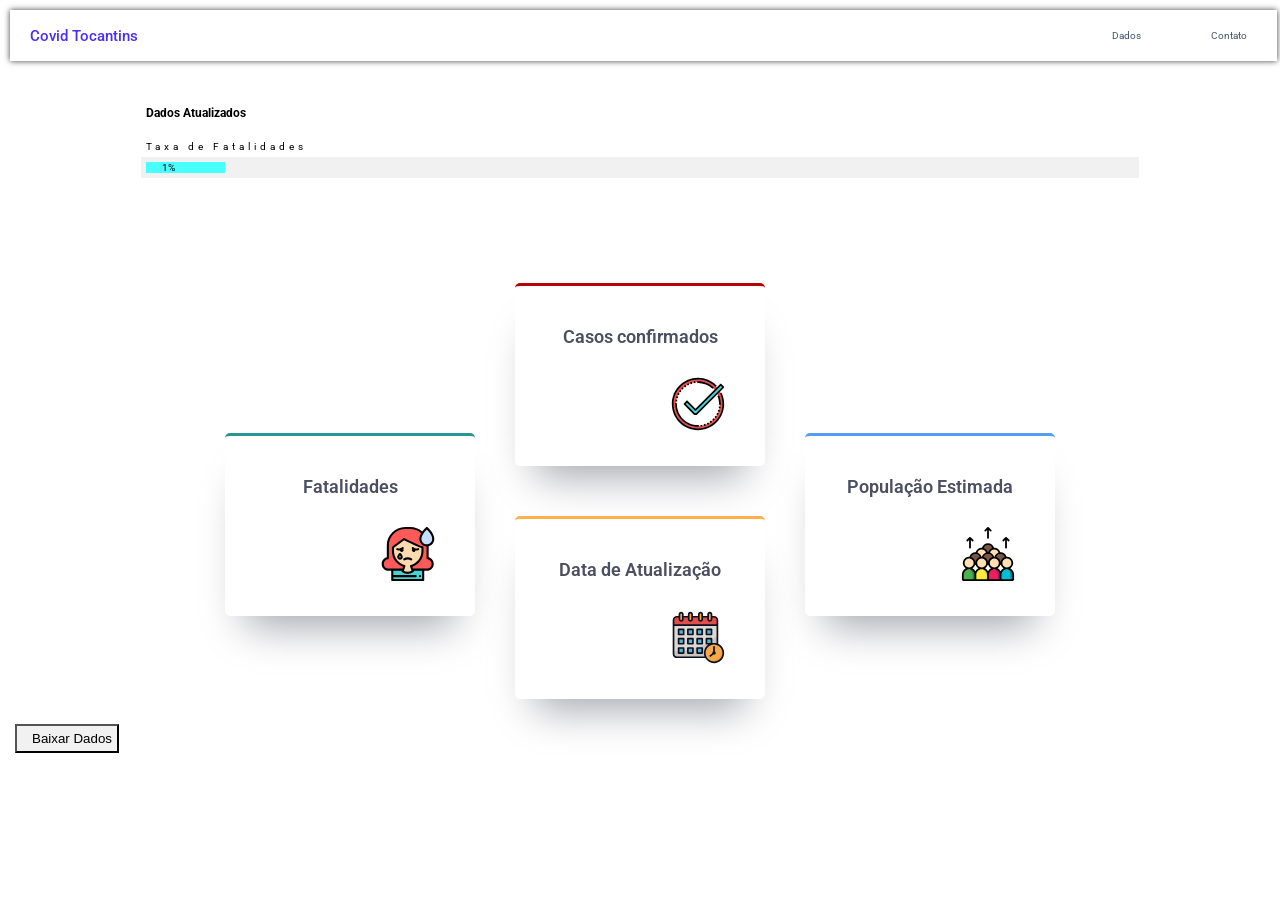
==== index.html @ d47c4943 "Melhoras no CSS" ====
<!DOCTYPE html>
<html lang="pt-br">
    <head>
        <meta charset="UTF-8">
        <meta name="viewport" content="width=device-width, initial-scale=1.0">
        <link rel="stylesheet" href="assets/css/style.css">



        <title>API Covid TO</title>
    </head>
    <body>
        <header class="header">
            <nav class="navbar">
                <a href="#" class="nav-logo">Covid Tocantins</a>
                <ul class="nav-menu">
                    <li class="nav-item">
                        <a href="#" class="nav-link">Dados</a>
                    </li>
                    <li class="nav-item">
                        <a href="#" class="nav-link">Contato</a>
                    </li>
                </ul>
                <div class="hamburger">
                    <span class="bar"></span>
                    <span class="bar"></span>
                    <span class="bar"></span>
                </div>
            </nav>
    </header>

    <div class="grafic">
        <h3 class="w3-padding-16">Dados Atualizados</h3>
        <p class="w3-wide">Taxa de Fatalidades</p>
        <div class="w3-light-grey">
            <div class="w3-container w3-center w3-padding-small w3-dark-grey"  id="taxa" style="width:8%">1%</div>
        </div>
   


        
    </div>


    <div class="row1-container">
        <div class="box box-down cyan">
            <div class="text">
                <h2>Fatalidades</h2>
            </div>
            <div class="number">
                <h2 id="fatalidades" style="color: var(--cyan);"></h2>
                <img class="icon" src="assets/img/triste.svg">
            </div>
        </div>

        <div class="box red">
            <div class="text">
                <h2>Casos confirmados</h2>
            </div>
            <div class="number">
                <h2 id="confirmados" style="color: var(--red);"></h2>
                <img class="icon" src="assets/img/confirme.svg">
            </div>
        </div>

        <div class="box box-down blue">
            <div class="text">
                <h2>População Estimada</h2>
            </div>
            <div class="number">
                <h2 id="populacao" style="color: var(--blue);"></h2>
                <img class="icon" src="assets/img/population.svg">
            </div>
            </div>
        
        </div>
        <div class="row2-container">
        <div class="box orange">
            <div class="text">
                <h2>Data de Atualização</h2>
            </div>
            <div class="number">
                <h2 id="data" style="color: var(--orange);"></h2>
                <img class="icon" src="assets/img/date.svg">
            </div>
        </div>
    </div>

    <a href="https://brasil.io/dataset/covid19/caso/?is_last=True&place_type=city&state=TO&format=csv">
    <button class="w3-button w3-light-grey w3-padding-large w3-section">
    <i class="fa fa-download"></i>Baixar Dados
    </button>
    </a>

    <script src="assets/js/main.js"></script>
    </body>
</html>
---- assets/css/style.css ----
@import url('https://fonts.googleapis.com/css2?family=Roboto:ital,wght@0,500;1,400&display=swap');

* {
    margin: 0;
    padding: 5px;
    box-sizing: border-box;
}

html {
    font-size: 62.5%;
    font-family: 'Roboto', sans-serif;
}

li {
    list-style: none;
}

a {
    text-decoration: none;
}

.navbar {
    display: flex;
    justify-content: space-between;
    align-items: center;
    padding: 1rem 1.5rem;
}

.hamburger {
    display: none;
}

.bar {
    display: block;
    width: 25px;
    height: 3px;
    margin: 5px auto;
    -webkit-transition: all 0.3s ease-in-out;
    transition: all 0.3s ease-in-out;
    background-color: #101010;
}

.nav-menu {
    display: flex;
    justify-content: space-between;
    align-items: center;
}

.nav-item {
    margin-left: 5rem;
}

.nav-link{
    font-size: 1rem;
    font-weight: 400;
    color: #475569;
}

.nav-link:hover{
    color: #482ff7;
}

.nav-logo {
    font-size: 1.5rem;
    font-weight: 500;
    color: #482ff7;
}

header{
    padding: 0;
    background-color: #fff;
    position: fixed;
    width: 99%;
    box-shadow: 0px 0px 6px 0px rgba(0,0,0,0.75);
}

.grafic{
    margin: 75px auto;
    width: 80%;
}

.w3-padding-16{
    padding-top:16px!important;
    padding-bottom:16px!important;
}

.w3-wide{
    letter-spacing:4px;
}

.w3-light-grey{
    color:#000!important;
    background-color:#f1f1f1!important;
}

.w3-container{
    background-color: #47ffff;
    padding:0.01em 16px;
    content:"";display:table;clear:both
}

@media only screen and (max-width: 530px) {
    *{
        padding: 2px;
    }

    .nav-menu {
        position: fixed;
        left: -100%;
        top: 5rem;
        flex-direction: column;
        background-color: #fff;
        width: 100%;
        border-radius: 10px;
        text-align: center;
        transition: 0.3s;
        box-shadow:
            0 10px 27px rgba(0, 0, 0, 0.05);
    }

    .nav-menu.active {
        left: 0;
    }

    .nav-item {
        margin: 2.5rem 0;
    }

    .hamburger {
        display: block;
        cursor: pointer;
    }

    .teste{
        position: absolute;
        top: 50%;
        left: 50%;
        margin-right: -50%;
        transform: translate(-50%, -50%);
        text-align: center; 
    }

    .grafic{
        margin: 0 auto;
        width: 100%;
    }

}


:root {
    --red: #b70303;
    --cyan: #299494;
    --orange: #fcaf4a;
    --blue: #549df2;
    --varyDarkBlue: #4c4e61;
    --grayishBlue: #a3a5ad;
    --veryLightGray: #f9f9f9;
    --weight1: 200;
    --weight2: 400;
    --weight3: 600;
}

.text, .number{
    text-align: center;
    font-size: 12px;
}

.icon{
    height: 64px;
}

.attribution { 
    font-size: 11px; text-align: center; 
}
.attribution a { 
    color: hsl(228, 45%, 44%); 
}

h1:first-of-type {
    font-weight: var(--weight1);
    color: var(--varyDarkBlue);

}

h1:last-of-type {
    color: var(--varyDarkBlue);
}

@media (max-width: 400px) {
    h1 {
        font-size: 1.5rem;
    }
}


.box p {
    color: var(--grayishBlue);
}

.box {
    border-radius: 5px;
    box-shadow: 0px 30px 40px -20px var(--grayishBlue);
    padding: 30px;
    margin: 20px;  
}

img {
    float: right;
}

@media (max-width: 450px) {
    .box {
        height: 200px;
    }
}

@media (max-width: 950px) and (min-width: 450px) {
    .box {
        text-align: center;
        height: 180px;
    }
}

.cyan {
    border-top: 3px solid var(--cyan);
}
.red {
    border-top: 3px solid var(--red);
}
.blue {
    border-top: 3px solid var(--blue);
}
.orange {
    border-top: 3px solid var(--orange);
}

h2 {
    color: var(--varyDarkBlue);
    font-weight: var(--weight3);
}


@media (min-width: 950px) {
    .row1-container {
        display: flex;
        justify-content: center;
        align-items: center;
    }
    
    .row2-container {
        display: flex;
        justify-content: center;
        align-items: center;
    }
    .box-down {
        position: relative;
        top: 150px;
    }
    .box {
        width: 20%;
     
    }
    .header p {
        width: 30%;
    }
    
}
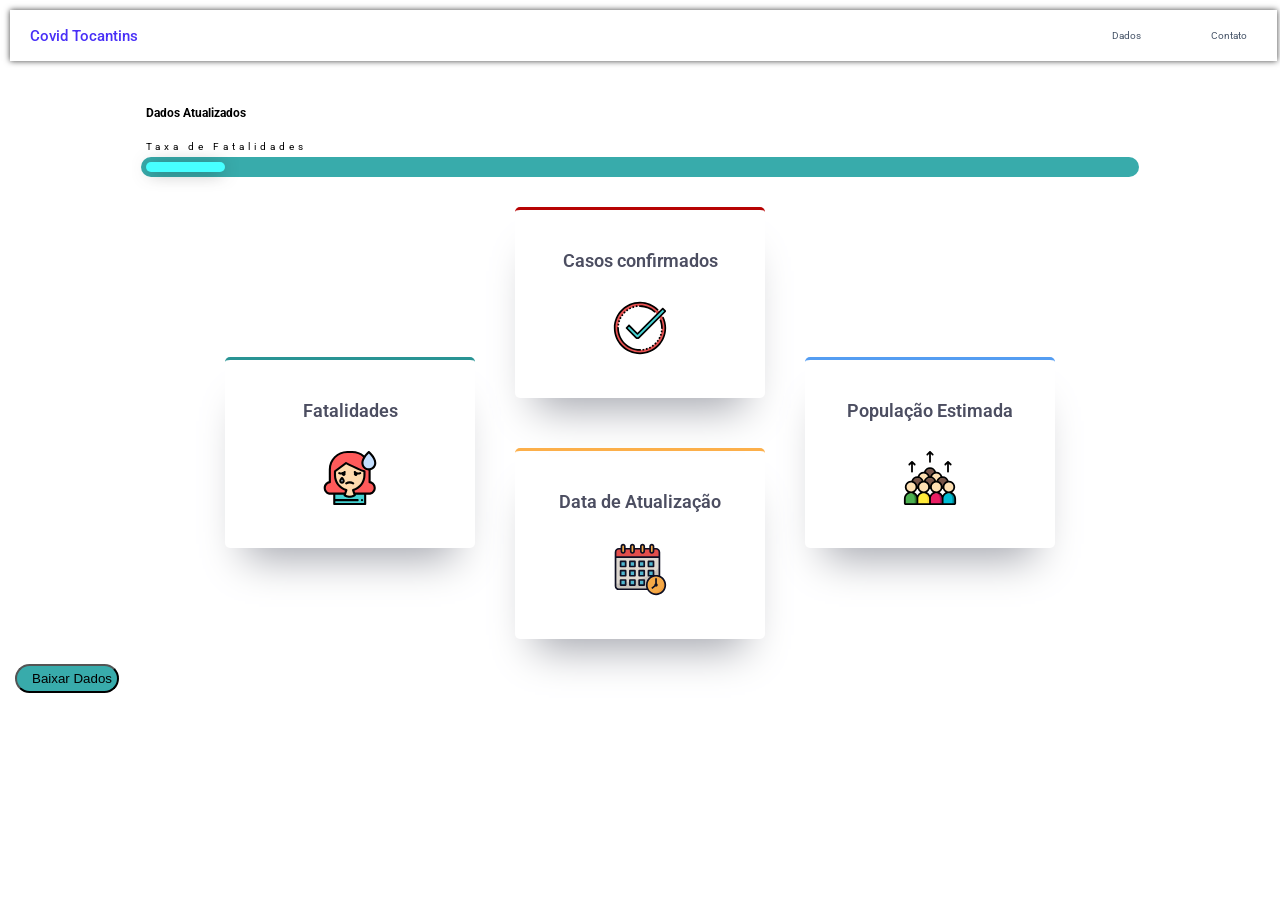
==== commit 4d23d994: "Correção CSS e JS" ====
--- a/index.html
+++ b/index.html
@@ -33,7 +33,9 @@
         <h3 class="w3-padding-16">Dados Atualizados</h3>
         <p class="w3-wide">Taxa de Fatalidades</p>
         <div class="w3-light-grey">
-            <div class="w3-container w3-center w3-padding-small w3-dark-grey"  id="taxa" style="width:8%">1%</div>
+            <div class="w3-container w3-center w3-padding-small w3-dark-grey"  style="width:8%">
+            <p id="taxa" ></p>
+            </div>
         </div>
    
 
--- a/assets/css/style.css
+++ b/assets/css/style.css
@@ -75,7 +75,7 @@
 }
 
 .grafic{
-    margin: 75px auto;
+    margin: 75px auto 0;
     width: 80%;
 }
 
@@ -89,11 +89,23 @@
 }
 
 .w3-light-grey{
+    border-radius: 15px;
+    padding: 5px;
     color:#000!important;
-    background-color:#f1f1f1!important;
+    background-color:#38abab;
+}
+
+.w3-light-grey p{
+    font-size: 1pc;
 }
 
 .w3-container{
+    text-align: center;
+    box-shadow: 0px 2px 17px -3px rgba(0,0,0,0.75);
+    padding: 25px;
+    border-radius: 15px;
+    padding: 20px;
+    width: 8%;
     background-color: #47ffff;
     padding:0.01em 16px;
     content:"";display:table;clear:both
@@ -141,9 +153,10 @@
     }
 
     .grafic{
-        margin: 0 auto;
-        width: 100%;
-    }
+        margin: 70px auto 10px;
+        width: 80%;
+    }
+    
 
 }
 
@@ -205,10 +218,6 @@
     margin: 20px;  
 }
 
-img {
-    float: right;
-}
-
 @media (max-width: 450px) {
     .box {
         height: 200px;
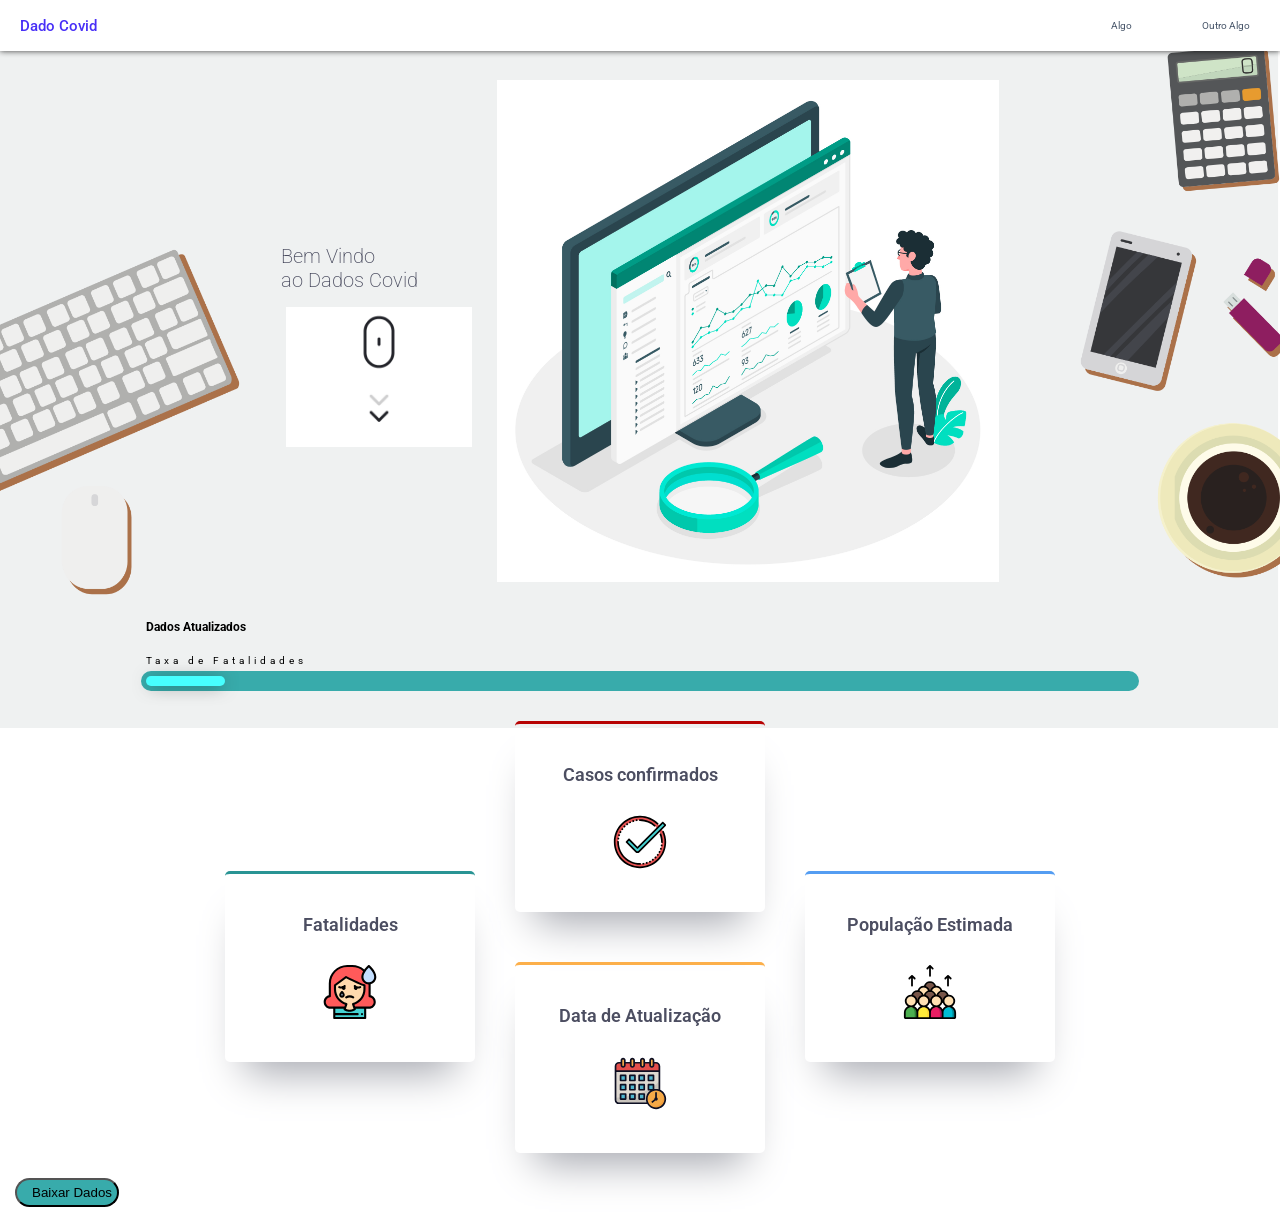
==== commit 50547c37: "Add files via upload" ====
--- a/index.html
+++ b/index.html
@@ -5,20 +5,18 @@
         <meta name="viewport" content="width=device-width, initial-scale=1.0">
         <link rel="stylesheet" href="assets/css/style.css">
 
-
-
         <title>API Covid TO</title>
     </head>
     <body>
         <header class="header">
             <nav class="navbar">
-                <a href="#" class="nav-logo">Covid Tocantins</a>
+                <a href="#" class="nav-logo">Dado Covid</a>
                 <ul class="nav-menu">
                     <li class="nav-item">
-                        <a href="#" class="nav-link">Dados</a>
+                        <a href="#" class="nav-link">Algo</a>
                     </li>
                     <li class="nav-item">
-                        <a href="#" class="nav-link">Contato</a>
+                        <a href="#" class="nav-link">Outro Algo</a>
                     </li>
                 </ul>
                 <div class="hamburger">
@@ -27,8 +25,20 @@
                     <span class="bar"></span>
                 </div>
             </nav>
-    </header>
+        </header>
 
+    <div class="inicial">
+        <div class="texto">
+            <h1>Bem Vindo<br>ao Dados Covid</h1>
+            <div class="scroll">
+                <img src="assets/img/scroll.gif" style="height: 150px">
+            </div>
+        </div>
+        <div class="img">
+            <img src="assets/img/3515462.jpg">  
+        </div>
+    </div>
+    
     <div class="grafic">
         <h3 class="w3-padding-16">Dados Atualizados</h3>
         <p class="w3-wide">Taxa de Fatalidades</p>
@@ -37,12 +47,7 @@
             <p id="taxa" ></p>
             </div>
         </div>
-   
-
-
-        
     </div>
-
 
     <div class="row1-container">
         <div class="box box-down cyan">
--- a/assets/css/style.css
+++ b/assets/css/style.css
@@ -7,8 +7,16 @@
 }
 
 html {
+    padding-top: 60px;
     font-size: 62.5%;
     font-family: 'Roboto', sans-serif;
+}
+
+body{
+    background-size: cover;
+    background-image: url("../img/bg.png");
+    background-repeat: no-repeat;
+    background-size: 100%;
 }
 
 li {
@@ -67,15 +75,17 @@
 }
 
 header{
+    right: 0px;
+    top: 0;
     padding: 0;
     background-color: #fff;
     position: fixed;
-    width: 99%;
+    width: 100%;
     box-shadow: 0px 0px 6px 0px rgba(0,0,0,0.75);
 }
 
 .grafic{
-    margin: 75px auto 0;
+    margin: 0 auto;
     width: 80%;
 }
 
@@ -111,6 +121,18 @@
     content:"";display:table;clear:both
 }
 
+.hamburger.active .bar:nth-child(2) {
+    opacity: 0;
+}
+
+.hamburger.active .bar:nth-child(1) {
+    transform: translateY(8px) rotate(45deg);
+}
+
+.hamburger.active .bar:nth-child(3) {
+    transform: translateY(-8px) rotate(-45deg);
+}
+
 @media only screen and (max-width: 530px) {
     *{
         padding: 2px;
@@ -126,8 +148,7 @@
         border-radius: 10px;
         text-align: center;
         transition: 0.3s;
-        box-shadow:
-            0 10px 27px rgba(0, 0, 0, 0.05);
+        box-shadow: 0 10px 27px rgba(0, 0, 0, 0.05);
     }
 
     .nav-menu.active {
@@ -142,30 +163,28 @@
         display: block;
         cursor: pointer;
     }
-
-    .teste{
-        position: absolute;
-        top: 50%;
-        left: 50%;
-        margin-right: -50%;
-        transform: translate(-50%, -50%);
-        text-align: center; 
-    }
-
-    .grafic{
-        margin: 70px auto 10px;
-        width: 80%;
-    }
-    
-
-}
-
+}
+
+.inicial{
+    display: flex;
+    align-items: center;
+    justify-content: center;
+}
+
+.inicial .img img{
+    height: 40vw;
+}
+
+.scroll{
+    height: 10vw;
+}
 
 :root {
     --red: #b70303;
     --cyan: #299494;
     --orange: #fcaf4a;
     --blue: #549df2;
+    --green: #29ba4b; 
     --varyDarkBlue: #4c4e61;
     --grayishBlue: #a3a5ad;
     --veryLightGray: #f9f9f9;
@@ -229,11 +248,15 @@
         text-align: center;
         height: 180px;
     }
+    .scroll{
+        display: none;
+    }
 }
 
 .cyan {
     border-top: 3px solid var(--cyan);
 }
+
 .red {
     border-top: 3px solid var(--red);
 }
@@ -242,6 +265,16 @@
 }
 .orange {
     border-top: 3px solid var(--orange);
+}
+
+
+.cyan:hover, .red:hover, .blue:hover, .orange:hover{
+    border-top: 3px solid var(--green);
+    -webkit-transform: scale(1.1);
+        -ms-transform: scale(1.1);
+            transform: scale(1.1);
+            transition: transform 0.5s;
+
 }
 
 h2 {
@@ -273,5 +306,4 @@
     .header p {
         width: 30%;
     }
-    
 }
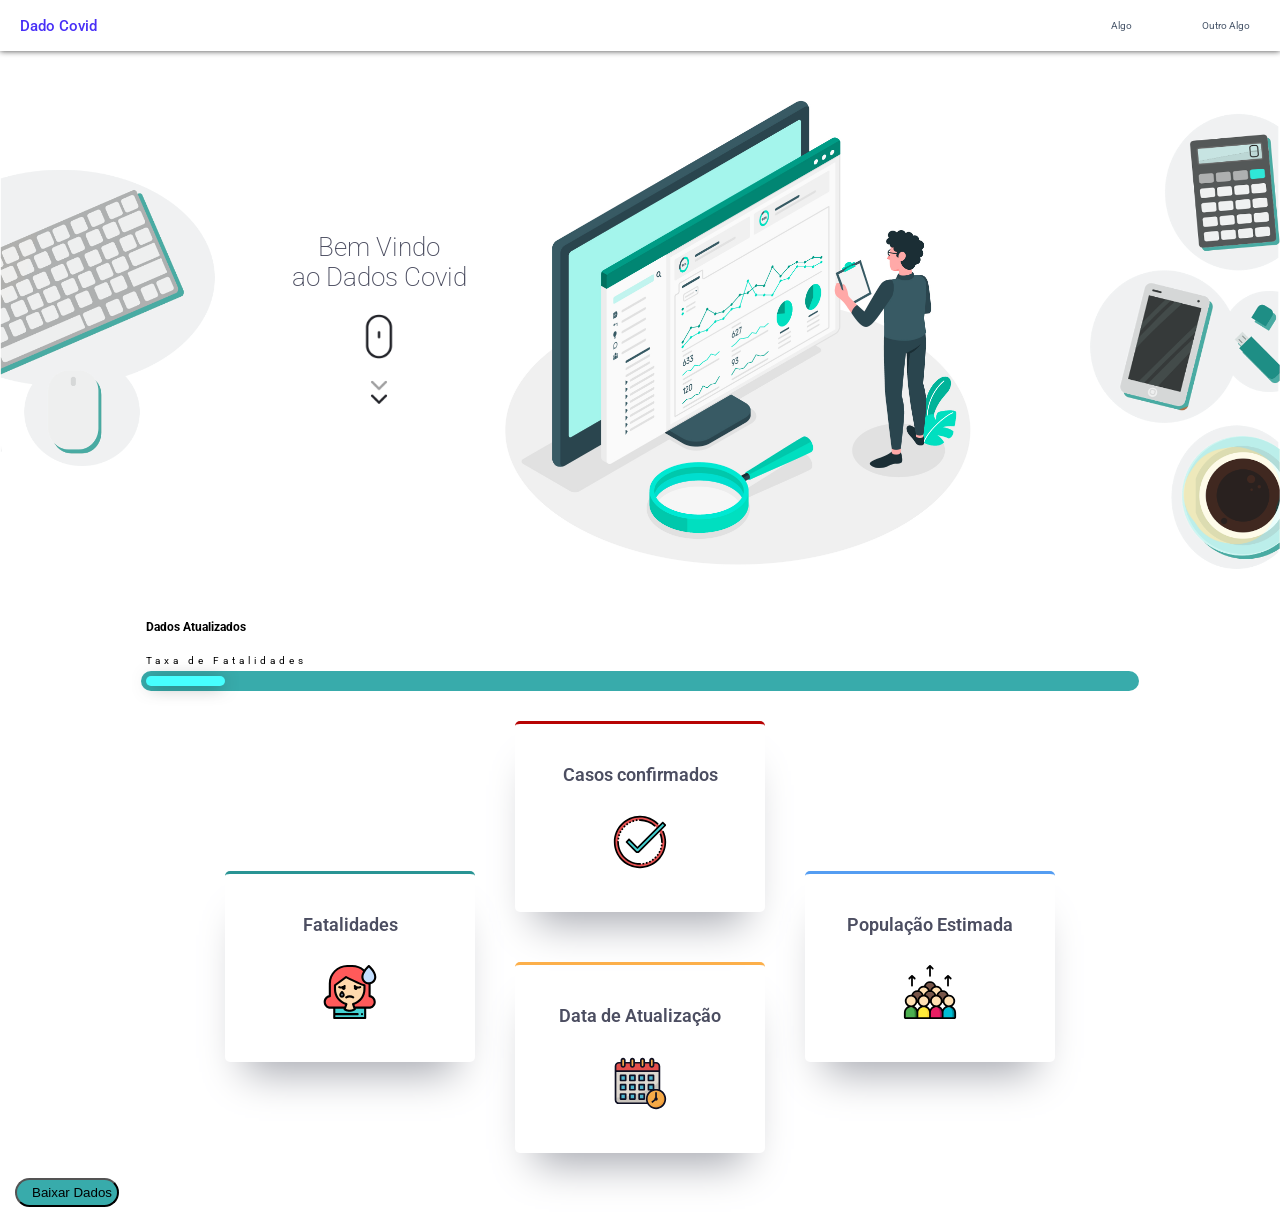
==== commit 9eaf7f70: "Add files via upload" ====
--- a/index.html
+++ b/index.html
@@ -30,8 +30,8 @@
     <div class="inicial">
         <div class="texto">
             <h1>Bem Vindo<br>ao Dados Covid</h1>
-            <div class="scroll">
-                <img src="assets/img/scroll.gif" style="height: 150px">
+            <div>
+                <img class="scroll" src="assets/img/scroll.gif">
             </div>
         </div>
         <div class="img">
--- a/assets/css/style.css
+++ b/assets/css/style.css
@@ -163,6 +163,12 @@
         display: block;
         cursor: pointer;
     }
+
+}
+
+.texto{
+    text-align: center;
+    font-size: 1vw;
 }
 
 .inicial{
@@ -225,6 +231,17 @@
     }
 }
 
+@media (max-width: 950px){
+    .scroll{
+        display: none;
+    }
+
+    .inicial{
+        font-size: 2.5vw;
+        flex-direction: column-reverse;
+    }
+}
+
 
 .box p {
     color: var(--grayishBlue);
@@ -248,9 +265,7 @@
         text-align: center;
         height: 180px;
     }
-    .scroll{
-        display: none;
-    }
+
 }
 
 .cyan {
@@ -306,4 +321,5 @@
     .header p {
         width: 30%;
     }
+
 }
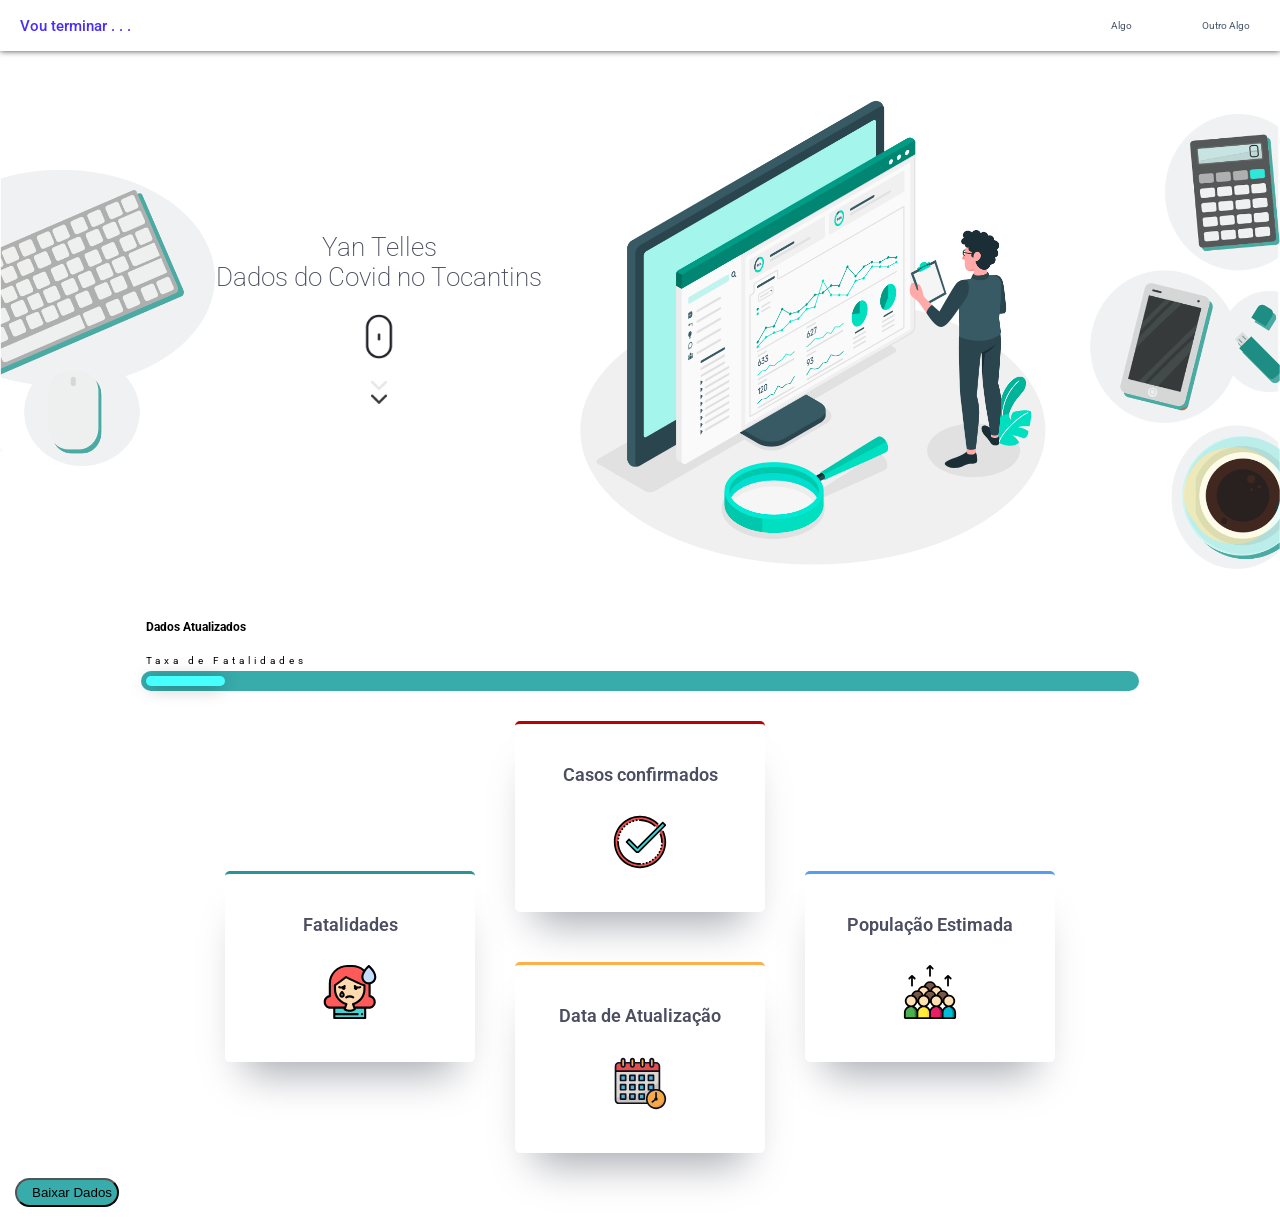
==== commit 9a7caf2c: "Update index.html" ====
--- a/index.html
+++ b/index.html
@@ -10,7 +10,7 @@
     <body>
         <header class="header">
             <nav class="navbar">
-                <a href="#" class="nav-logo">Dado Covid</a>
+                <a href="#" class="nav-logo">Vou terminar . . .</a>
                 <ul class="nav-menu">
                     <li class="nav-item">
                         <a href="#" class="nav-link">Algo</a>
@@ -29,7 +29,7 @@
 
     <div class="inicial">
         <div class="texto">
-            <h1>Bem Vindo<br>ao Dados Covid</h1>
+            <h1>Yan Telles<br>Dados do Covid no Tocantins</h1>
             <div>
                 <img class="scroll" src="assets/img/scroll.gif">
             </div>
@@ -101,4 +101,4 @@
 
     <script src="assets/js/main.js"></script>
     </body>
-</html>+</html>
--- a/assets/css/style.css
+++ b/assets/css/style.css
@@ -232,6 +232,10 @@
 }
 
 @media (max-width: 950px){
+    body{
+        background-position-y: 45px;   
+    }
+    
     .scroll{
         display: none;
     }
@@ -322,4 +326,4 @@
         width: 30%;
     }
 
-}+}
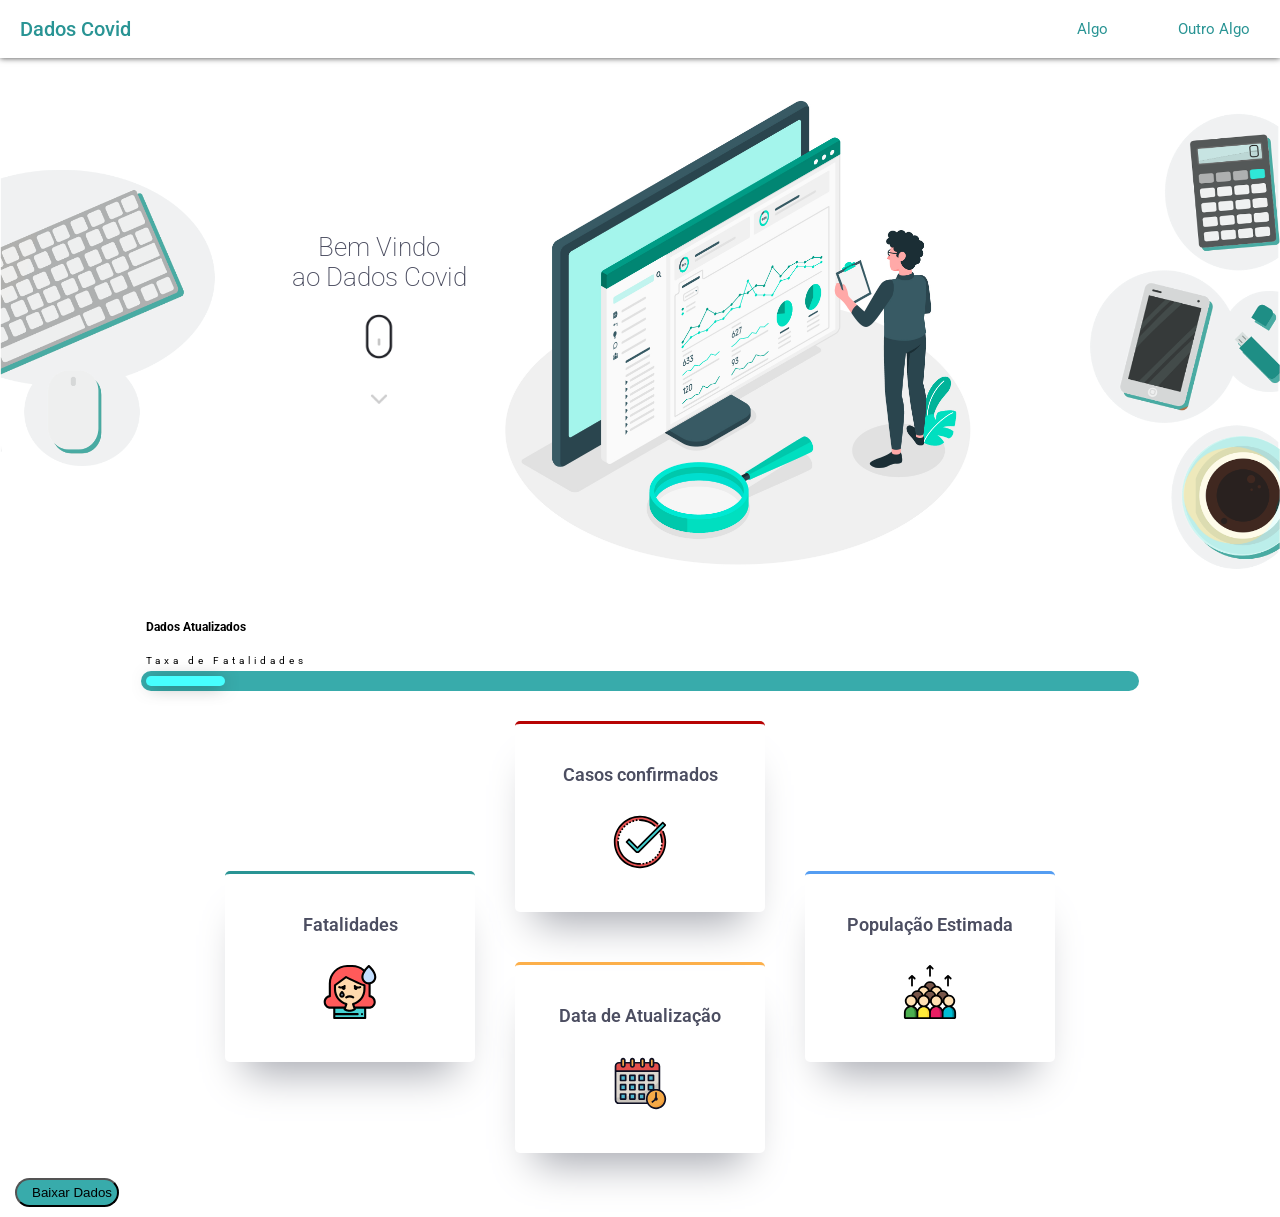
==== commit b3a3844b: "Add files via upload" ====
--- a/index.html
+++ b/index.html
@@ -10,7 +10,7 @@
     <body>
         <header class="header">
             <nav class="navbar">
-                <a href="#" class="nav-logo">Vou terminar . . .</a>
+                <a href="#" class="nav-logo">Dados Covid</a>
                 <ul class="nav-menu">
                     <li class="nav-item">
                         <a href="#" class="nav-link">Algo</a>
@@ -29,7 +29,7 @@
 
     <div class="inicial">
         <div class="texto">
-            <h1>Yan Telles<br>Dados do Covid no Tocantins</h1>
+            <h1>Bem Vindo<br>ao Dados Covid</h1>
             <div>
                 <img class="scroll" src="assets/img/scroll.gif">
             </div>
@@ -101,4 +101,4 @@
 
     <script src="assets/js/main.js"></script>
     </body>
-</html>
+</html>
--- a/assets/css/style.css
+++ b/assets/css/style.css
@@ -1,189 +1,4 @@
 @import url('https://fonts.googleapis.com/css2?family=Roboto:ital,wght@0,500;1,400&display=swap');
-
-* {
-    margin: 0;
-    padding: 5px;
-    box-sizing: border-box;
-}
-
-html {
-    padding-top: 60px;
-    font-size: 62.5%;
-    font-family: 'Roboto', sans-serif;
-}
-
-body{
-    background-size: cover;
-    background-image: url("../img/bg.png");
-    background-repeat: no-repeat;
-    background-size: 100%;
-}
-
-li {
-    list-style: none;
-}
-
-a {
-    text-decoration: none;
-}
-
-.navbar {
-    display: flex;
-    justify-content: space-between;
-    align-items: center;
-    padding: 1rem 1.5rem;
-}
-
-.hamburger {
-    display: none;
-}
-
-.bar {
-    display: block;
-    width: 25px;
-    height: 3px;
-    margin: 5px auto;
-    -webkit-transition: all 0.3s ease-in-out;
-    transition: all 0.3s ease-in-out;
-    background-color: #101010;
-}
-
-.nav-menu {
-    display: flex;
-    justify-content: space-between;
-    align-items: center;
-}
-
-.nav-item {
-    margin-left: 5rem;
-}
-
-.nav-link{
-    font-size: 1rem;
-    font-weight: 400;
-    color: #475569;
-}
-
-.nav-link:hover{
-    color: #482ff7;
-}
-
-.nav-logo {
-    font-size: 1.5rem;
-    font-weight: 500;
-    color: #482ff7;
-}
-
-header{
-    right: 0px;
-    top: 0;
-    padding: 0;
-    background-color: #fff;
-    position: fixed;
-    width: 100%;
-    box-shadow: 0px 0px 6px 0px rgba(0,0,0,0.75);
-}
-
-.grafic{
-    margin: 0 auto;
-    width: 80%;
-}
-
-.w3-padding-16{
-    padding-top:16px!important;
-    padding-bottom:16px!important;
-}
-
-.w3-wide{
-    letter-spacing:4px;
-}
-
-.w3-light-grey{
-    border-radius: 15px;
-    padding: 5px;
-    color:#000!important;
-    background-color:#38abab;
-}
-
-.w3-light-grey p{
-    font-size: 1pc;
-}
-
-.w3-container{
-    text-align: center;
-    box-shadow: 0px 2px 17px -3px rgba(0,0,0,0.75);
-    padding: 25px;
-    border-radius: 15px;
-    padding: 20px;
-    width: 8%;
-    background-color: #47ffff;
-    padding:0.01em 16px;
-    content:"";display:table;clear:both
-}
-
-.hamburger.active .bar:nth-child(2) {
-    opacity: 0;
-}
-
-.hamburger.active .bar:nth-child(1) {
-    transform: translateY(8px) rotate(45deg);
-}
-
-.hamburger.active .bar:nth-child(3) {
-    transform: translateY(-8px) rotate(-45deg);
-}
-
-@media only screen and (max-width: 530px) {
-    *{
-        padding: 2px;
-    }
-
-    .nav-menu {
-        position: fixed;
-        left: -100%;
-        top: 5rem;
-        flex-direction: column;
-        background-color: #fff;
-        width: 100%;
-        border-radius: 10px;
-        text-align: center;
-        transition: 0.3s;
-        box-shadow: 0 10px 27px rgba(0, 0, 0, 0.05);
-    }
-
-    .nav-menu.active {
-        left: 0;
-    }
-
-    .nav-item {
-        margin: 2.5rem 0;
-    }
-
-    .hamburger {
-        display: block;
-        cursor: pointer;
-    }
-
-}
-
-.texto{
-    text-align: center;
-    font-size: 1vw;
-}
-
-.inicial{
-    display: flex;
-    align-items: center;
-    justify-content: center;
-}
-
-.inicial .img img{
-    height: 40vw;
-}
-
-.scroll{
-    height: 10vw;
-}
 
 :root {
     --red: #b70303;
@@ -199,6 +14,185 @@
     --weight3: 600;
 }
 
+* {
+    margin: 0;
+    padding: 5px;
+    box-sizing: border-box;
+}
+
+html {
+    padding-top: 60px;
+    font-size: 62.5%;
+    font-family: 'Roboto', sans-serif;
+    background-size: cover;
+    background-image: url("../img/bg.png");
+    background-repeat: no-repeat;
+    background-size: 100%;
+}
+
+li, a {
+    list-style: none;
+    text-decoration: none;
+}
+
+.navbar {
+    display: flex;
+    justify-content: space-between;
+    align-items: center;
+    padding: 1rem 1.5rem;
+}
+
+.hamburger {
+    display: none;
+}
+
+.bar {
+    display: block;
+    width: 25px;
+    height: 3px;
+    margin: 5px auto;
+    -webkit-transition: all 0.3s ease-in-out;
+    transition: all 0.3s ease-in-out;
+    background-color: var(--cyan);
+}
+
+.nav-menu {
+    display: flex;
+    justify-content: space-between;
+    align-items: center;
+}
+
+.nav-item {
+    margin-left: 5rem;
+}
+
+.nav-link{
+    font-size: 1.5rem;
+    font-weight: 400;
+    color: var(--cyan);
+}
+
+.nav-link:hover{
+    color: var(--green);
+}
+
+.nav-logo {
+    font-size: 2rem;
+    font-weight: 500;
+    color: var(--cyan);
+}
+
+header{
+    right: 0px;
+    top: 0;
+    padding: 0;
+    background-color: #fff;
+    position: fixed;
+    width: 100%;
+    box-shadow: 0px 0px 6px 0px rgba(0,0,0,0.75);
+}
+
+.grafic{
+    margin: 0 auto;
+    width: 80%;
+}
+
+.w3-padding-16{
+    padding-top:16px!important;
+    padding-bottom:16px!important;
+}
+
+.w3-wide{
+    letter-spacing:4px;
+}
+
+.w3-light-grey{
+    border-radius: 15px;
+    padding: 5px;
+    color:#000!important;
+    background-color:#38abab;
+}
+
+.w3-light-grey p{
+    font-size: 1pc;
+}
+
+.w3-container{
+    text-align: center;
+    box-shadow: 0px 2px 17px -3px rgba(0,0,0,0.75);
+    padding: 25px;
+    border-radius: 15px;
+    padding: 20px;
+    width: 8%;
+    background-color: #47ffff;
+    padding:0.01em 16px;
+    content:"";display:table;clear:both
+}
+
+.hamburger.active .bar:nth-child(2) {
+    opacity: 0;
+}
+
+.hamburger.active .bar:nth-child(1) {
+    transform: translateY(8px) rotate(45deg);
+}
+
+.hamburger.active .bar:nth-child(3) {
+    transform: translateY(-8px) rotate(-45deg);
+}
+
+@media only screen and (max-width: 530px) {
+    *{
+        padding: 2px;
+    }
+
+    .nav-menu {
+        position: fixed;
+        left: -100%;
+        top: 5rem;
+        flex-direction: column;
+        background-color: #fff;
+        width: 100%;
+        border-radius: 10px;
+        text-align: center;
+        transition: 0.3s;
+        box-shadow: 0 10px 27px rgba(0, 0, 0, 0.05);
+    }
+
+    .nav-menu.active {
+        left: 0;
+    }
+
+    .nav-item {
+        margin: 2.5rem 0;
+    }
+
+    .hamburger {
+        display: block;
+        cursor: pointer;
+    }
+
+}
+
+.texto{
+    text-align: center;
+    font-size: 1vw;
+}
+
+.inicial{
+    display: flex;
+    align-items: center;
+    justify-content: center;
+}
+
+.inicial .img img{
+    height: 40vw;
+}
+
+.scroll{
+    height: 10vw;
+}
+
 .text, .number{
     text-align: center;
     font-size: 12px;
@@ -225,24 +219,22 @@
     color: var(--varyDarkBlue);
 }
 
-@media (max-width: 400px) {
-    h1 {
-        font-size: 1.5rem;
-    }
-}
 
 @media (max-width: 950px){
     body{
-        background-position-y: 45px;   
-    }
-    
+        background-position-y: 45px;
+    }
+
     .scroll{
         display: none;
     }
 
     .inicial{
-        font-size: 2.5vw;
         flex-direction: column-reverse;
+    }
+
+    .texto{
+        font-size: 1.5vw;
     }
 }
 
@@ -326,4 +318,4 @@
         width: 30%;
     }
 
-}
+}
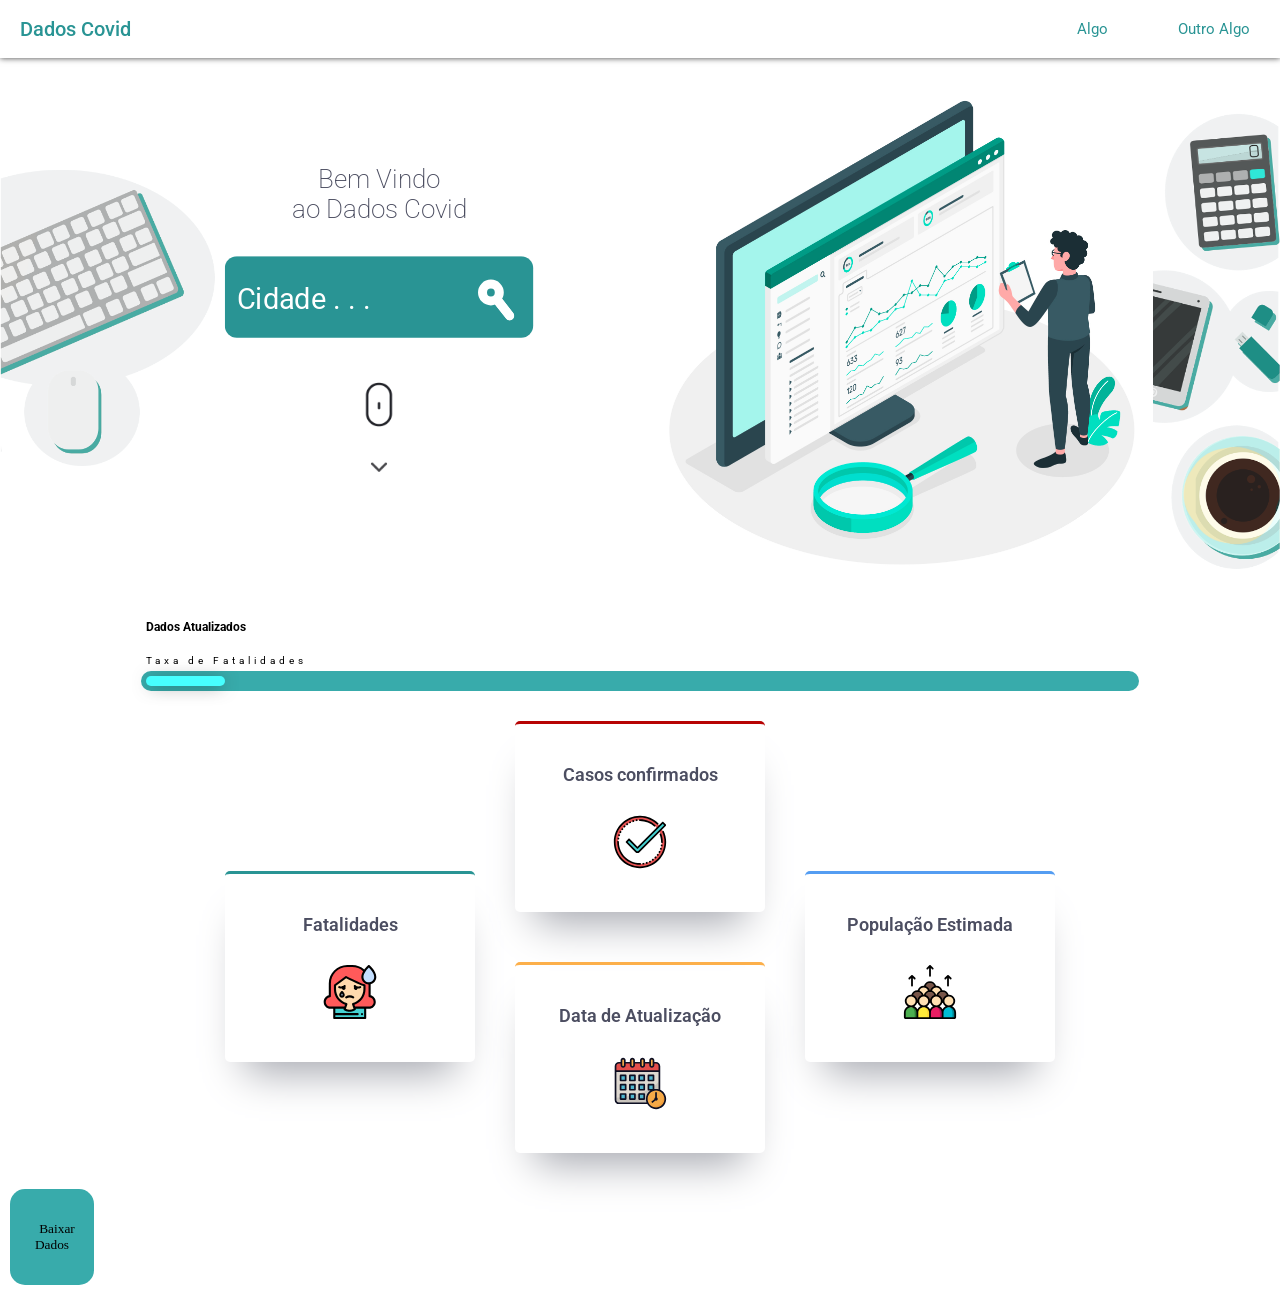
==== commit 53fb1f05: "Add files via upload" ====
--- a/index.html
+++ b/index.html
@@ -30,12 +30,28 @@
     <div class="inicial">
         <div class="texto">
             <h1>Bem Vindo<br>ao Dados Covid</h1>
+
+            <div id="cover">
+                <form method="get" action="">
+                  <div class="tb">
+                    <div class="td"><input type="text" placeholder="Cidade . . ." required></div>
+                    <div class="td" id="s-cover">
+                      <button type="submit">
+                        <div id="s-circle"></div>
+                        <span></span>
+                      </button>
+                    </div>
+                  </div>
+                </form>
+            </div>
+
+
             <div>
-                <img class="scroll" src="assets/img/scroll.gif">
+                <img class="scroll" src="assets/img/scroll.gif" ondragstart="return false;">
             </div>
         </div>
         <div class="img">
-            <img src="assets/img/3515462.jpg">  
+            <img src="assets/img/3515462.jpg" ondragstart="return false;">  
         </div>
     </div>
     
--- a/assets/css/style.css
+++ b/assets/css/style.css
@@ -219,6 +219,150 @@
     color: var(--varyDarkBlue);
 }
 
+.tb{
+    display: table;
+    width: 100%;
+}
+
+.td{
+    display: table-cell;
+    vertical-align: middle;
+}
+
+input, button{
+    color: #fff;
+    font-family: Nunito;
+    padding: 0;
+    margin: 0;
+    border: 0;
+    background-color: transparent;
+}
+
+#cover{
+    width: 514px;
+    background-color: var(--cyan);
+    border-radius: 20px;
+    transform: scale(0.6);
+}
+
+input[type="text"]{
+    outline: none;
+    width: 100%;
+    height: 96px;
+    font-size: 60px;
+    line-height: 1;
+}
+
+input[type="text"]::placeholder{
+    font-family: 'Roboto', sans-serif;
+    font-size: .8em;
+    color: #fff;
+}
+
+#s-cover{
+    width: 1px;
+    padding-left: 35px;
+}
+
+button{
+    position: relative;
+    display: block;
+    width: 84px;
+    height: 96px;
+    cursor: pointer;
+}
+
+#s-circle{
+    position: relative;
+    top: -8px;
+    left: 12px;
+    width: 43px;
+    height: 43px;
+    margin-top: 0;
+    border-width: 15px;
+    border: 15px solid #fff;
+    background-color: transparent;
+    border-radius: 50%;
+    transition: 0.5s ease all;
+}
+
+button span{
+    position: absolute;
+    top: 60px;
+    left: 33px;
+    display: block;
+    width: 45px;
+    height: 15px;
+    background-color: transparent;
+    border-radius: 10px;
+    transform: rotateZ(52deg);
+    transition: 0.5s ease all;
+}
+
+button span:before, button span:after{
+    content: '';
+    position: absolute;
+    bottom: 0;
+    right: 0;
+    width: 45px;
+    height: 15px;
+    background-color: #fff;
+    border-radius: 10px;
+    transform: rotateZ(0);
+    transition: 0.5s ease all;
+}
+
+#s-cover:hover #s-circle{
+    top: -1px;
+    width: 67px;
+    height: 15px;
+    border-width: 0;
+    background-color: #fff;
+    border-radius: 20px;
+}
+
+#s-cover:hover span{
+    top: 50%;
+    left: 56px;
+    width: 25px;
+    margin-top: -9px;
+    transform: rotateZ(0);
+}
+
+#s-cover:hover button span:before{
+    bottom: 11px;
+    transform: rotateZ(52deg);
+}
+
+#s-cover:hover button span:after{
+    bottom: -11px;
+    transform: rotateZ(-52deg);
+}
+
+#s-cover:hover button span:before, #s-cover:hover button span:after{
+    right: -6px;
+    width: 40px;
+    background-color: #fff;
+}
+
+#ytd-url {
+  display: block;
+  position: fixed;
+  right: 0;
+  bottom: 0;
+  padding: 10px 14px;
+  margin: 20px;
+  color: #fff;
+  font-family: Nunito;
+  font-size: 14px;
+  text-decoration: none;
+  background-color: #ff7575;
+  border-radius: 4px;
+  box-shadow: 0 10px 20px -5px rgba(255, 117, 117, 0.86);
+  z-index: 125;
+}
+
+
 
 @media (max-width: 950px){
     body{
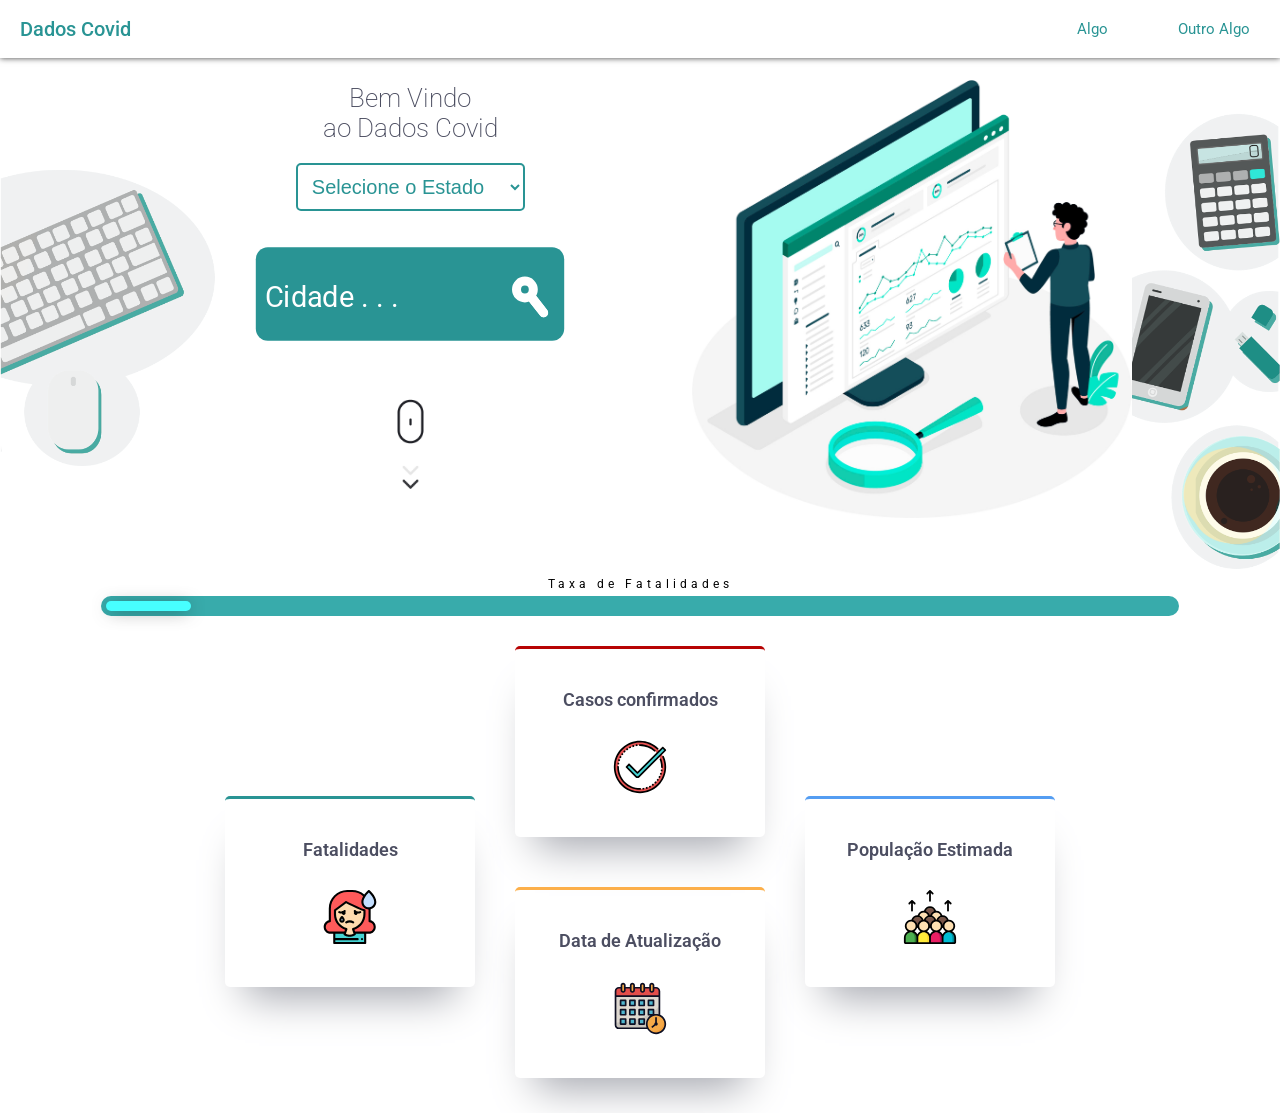
==== commit fa2af36e: "Add files via upload" ====
--- a/index.html
+++ b/index.html
@@ -31,20 +31,61 @@
         <div class="texto">
             <h1>Bem Vindo<br>ao Dados Covid</h1>
 
-            <div id="cover">
-                <form method="get" action="">
-                  <div class="tb">
-                    <div class="td"><input type="text" placeholder="Cidade . . ." required></div>
-                    <div class="td" id="s-cover">
-                      <button type="submit">
-                        <div id="s-circle"></div>
-                        <span></span>
-                      </button>
+            <form method="get" action="">
+                <div class="pesquisa">
+                    <div class="selecao">
+                        <select id="estados">
+                            <option selected value="">Selecione o Estado</option>
+                            <option value="AC">Acre</option>
+                            <option value="AL">Alagoas</option>
+                            <option value="AP">Amapá</option>
+                            <option value="AM">Amazonas</option>
+                            <option value="BA">Bahia</option>
+                            <option value="CE">Ceará</option>
+                            <option value="DF">Distrito Federal</option>
+                            <option value="ES">Espírito Santo</option>
+                            <option value="GO">Goiás</option>
+                            <option value="MA">Maranhão</option>
+                            <option value="MT">Mato Grosso</option>
+                            <option value="MS">Mato Grosso do sul</option>
+                            <option value="MG">Minas Gerais</option>
+                            <option value="PA">Pará</option>
+                            <option value="PR">Paraná</option>
+                            <option value="PE">Pernambuco</option>
+                            <option value="PI">Piauí</option>
+                            <option value="RR">Roraima</option>
+                            <option value="RO">Rondônia</option>
+                            <option value="RJ">Rio de Janeiro</option>
+                            <option value="RN">Rio Grande no Norte</option>
+                            <option value="RS">Rio Grande do Sul</option>
+                            <option value="SC">Santa Catarina</option>
+                            <option value="SP">São Paulo</option>
+                            <option value="SE">Sergipe</option>
+                            <option value="TO">Tocantins</option>
+                        </select>
                     </div>
-                  </div>
-                </form>
-            </div>
+                    <div id="cover">
+                        <div class="tb">
+                            <div class="td"><input autocomplete="off" list="exemplos" id="city" type="text" placeholder="Cidade . . ." required></div>
+                            <datalist id="exemplos">
+                                <option value="Palmas">
+                                <option value="Luís Eduardo Magalhães">
+                                <option value="Curitiba">
+                                <option value="São Paulo">
+                            </datalist>
 
+                            <div class="td" id="s-cover">
+                                <a href="#grafic">
+                                    <button id="btn" type="submit" >
+                                        <div id="s-circle"></div>
+                                        <span></span>
+                                    </button>
+                                </a>
+                            </div>
+                        </div>
+                    </div>
+                </div>
+            </form>
 
             <div>
                 <img class="scroll" src="assets/img/scroll.gif" ondragstart="return false;">
@@ -55,8 +96,8 @@
         </div>
     </div>
     
-    <div class="grafic">
-        <h3 class="w3-padding-16">Dados Atualizados</h3>
+    <div id="grafic">
+        <h3 class="w3-padding-16" id="resumo"></h3>
         <p class="w3-wide">Taxa de Fatalidades</p>
         <div class="w3-light-grey">
             <div class="w3-container w3-center w3-padding-small w3-dark-grey"  style="width:8%">
@@ -109,12 +150,6 @@
         </div>
     </div>
 
-    <a href="https://brasil.io/dataset/covid19/caso/?is_last=True&place_type=city&state=TO&format=csv">
-    <button class="w3-button w3-light-grey w3-padding-large w3-section">
-    <i class="fa fa-download"></i>Baixar Dados
-    </button>
-    </a>
-
     <script src="assets/js/main.js"></script>
     </body>
 </html>
--- a/assets/css/style.css
+++ b/assets/css/style.css
@@ -83,6 +83,7 @@
 }
 
 header{
+    z-index: 1;
     right: 0px;
     top: 0;
     padding: 0;
@@ -92,10 +93,6 @@
     box-shadow: 0px 0px 6px 0px rgba(0,0,0,0.75);
 }
 
-.grafic{
-    margin: 0 auto;
-    width: 80%;
-}
 
 .w3-padding-16{
     padding-top:16px!important;
@@ -186,7 +183,7 @@
 }
 
 .inicial .img img{
-    height: 40vw;
+    height: 35vw;
 }
 
 .scroll{
@@ -246,6 +243,7 @@
 }
 
 input[type="text"]{
+    font-family: 'Roboto', sans-serif;
     outline: none;
     width: 100%;
     height: 96px;
@@ -345,24 +343,15 @@
     background-color: #fff;
 }
 
-#ytd-url {
-  display: block;
-  position: fixed;
-  right: 0;
-  bottom: 0;
-  padding: 10px 14px;
-  margin: 20px;
-  color: #fff;
-  font-family: Nunito;
-  font-size: 14px;
-  text-decoration: none;
-  background-color: #ff7575;
-  border-radius: 4px;
-  box-shadow: 0 10px 20px -5px rgba(255, 117, 117, 0.86);
-  z-index: 125;
-}
-
-
+#estados{
+    padding: 10px;
+    border-radius: 5px;
+    background-color: #fff;
+    color: var(--cyan);
+    font-size: 20px;
+    border: solid 2px;
+    outline: none;
+}
 
 @media (max-width: 950px){
     body{
@@ -405,7 +394,13 @@
         text-align: center;
         height: 180px;
     }
-
+}
+
+#grafic{
+    text-align: center;
+    width: 85vw;
+    margin: 0 auto;
+    font-size: 12px;
 }
 
 .cyan {
